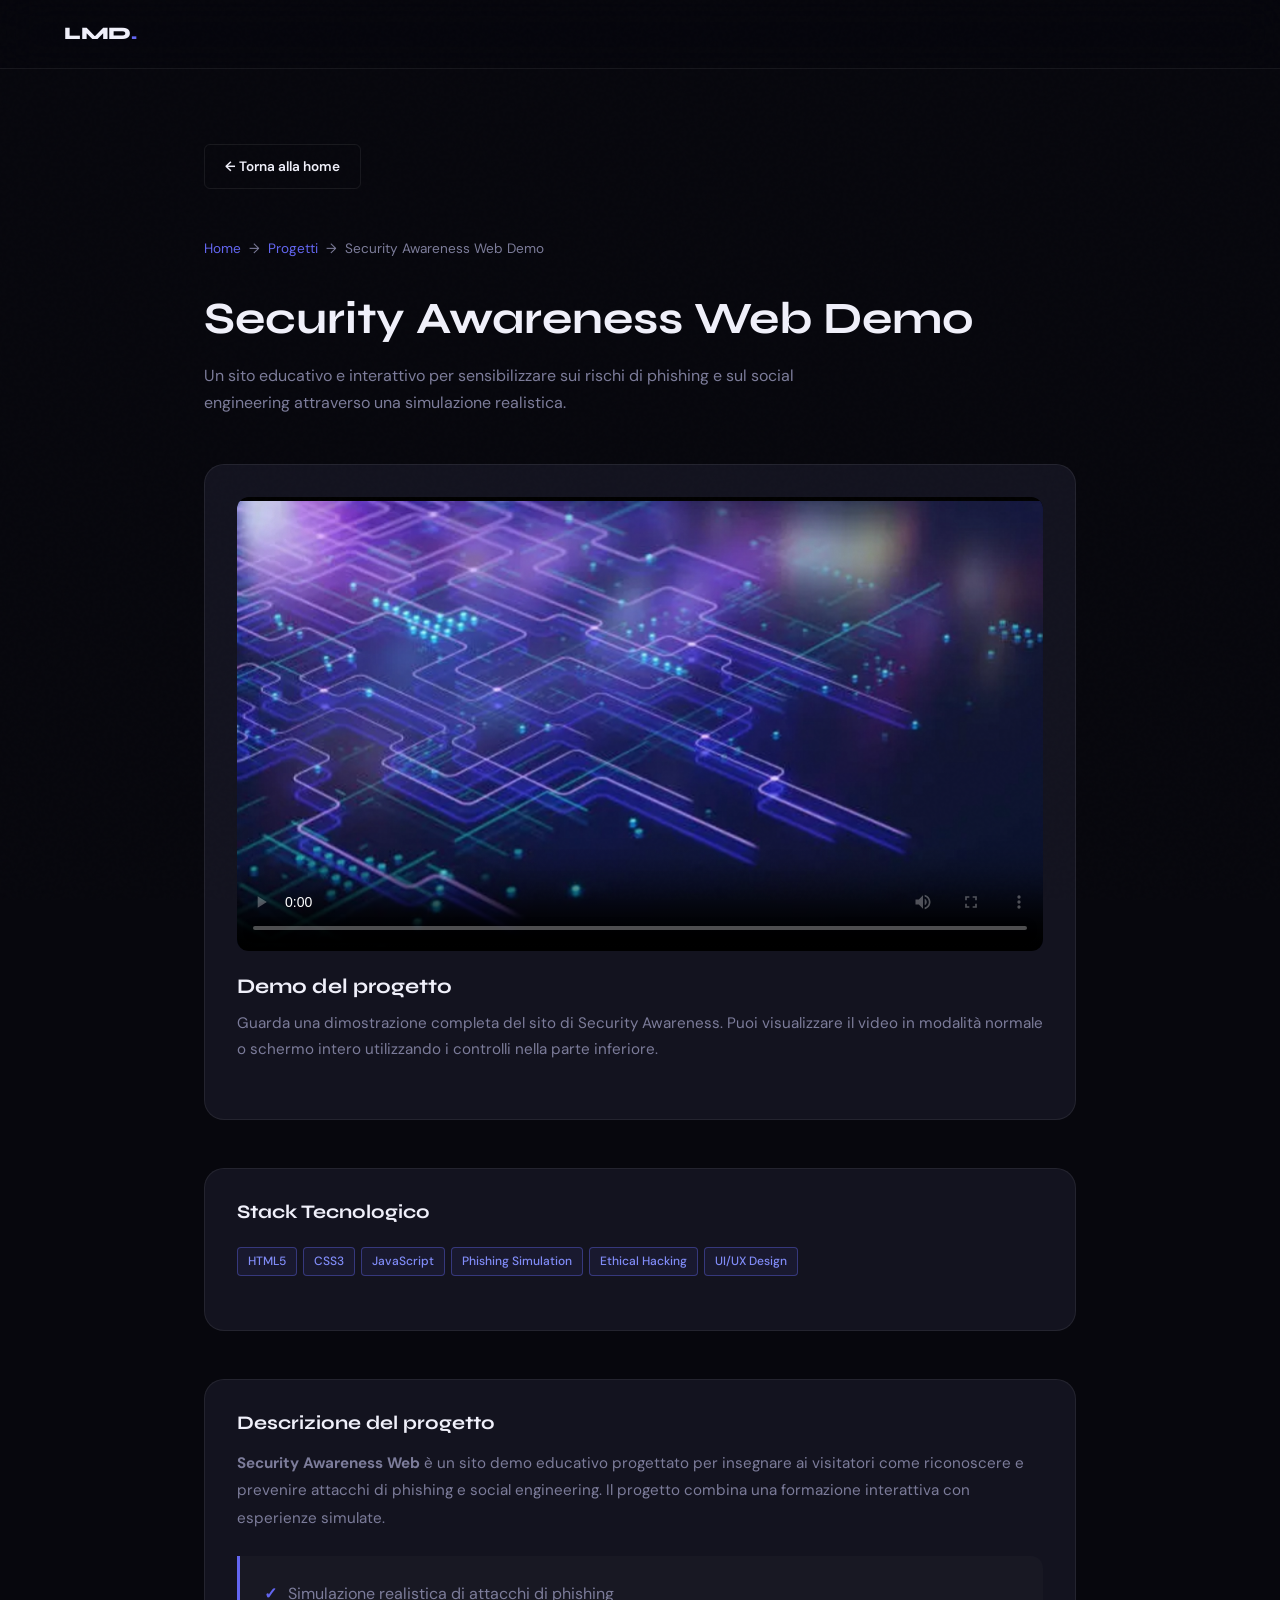
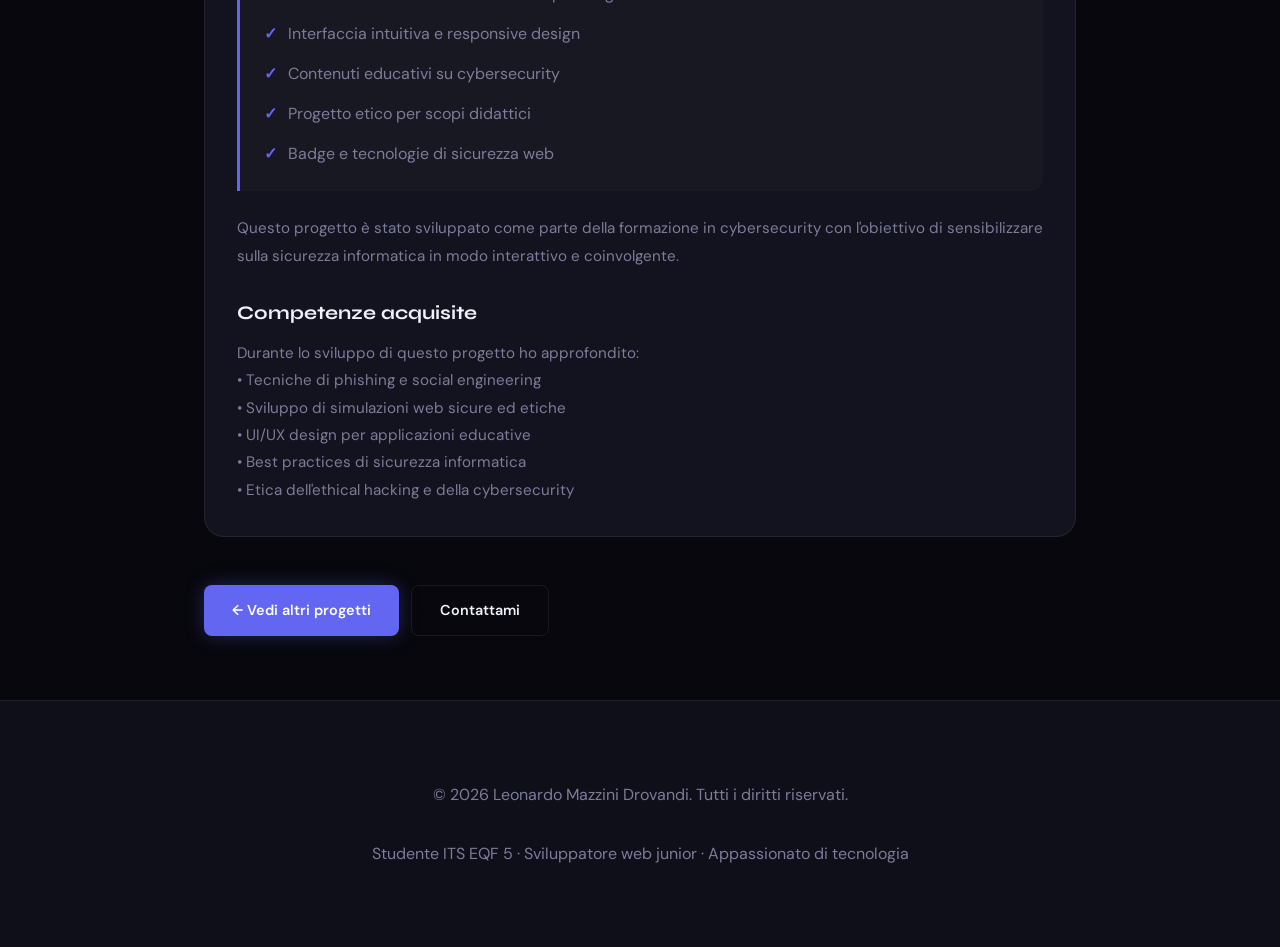
==== progetto4.html @ 4da6a04d "implementazione demo video progetto" ====
<!DOCTYPE html>
<html lang="it">
<head>
    <meta charset="UTF-8">
    <meta name="viewport" content="width=device-width, initial-scale=1.0">
    <title>Security Awareness Web Demo — Leonardo Mazzini Drovandi</title>
    <link rel="stylesheet" href="style.css">
    <link rel="preconnect" href="https://fonts.googleapis.com">
    <link rel="preconnect" href="https://fonts.gstatic.com" crossorigin>
    <link href="https://fonts.googleapis.com/css2?family=Syne:wght@400;600;700;800&family=DM+Sans:ital,opsz,wght@0,9..40,300;0,9..40,400;0,9..40,500;1,9..40,300&display=swap" rel="stylesheet">
</head>
<body>

    <!-- ───── HEADER ───── -->
    <header>
        <a href="index.html" class="logo">LMD<span>.</span></a>
    </header>

    <!-- ───── MAIN ───── -->
    <main>
        <div class="container">
            <!-- Back Button -->
            <a href="index.html" class="back-button">← Torna alla home</a>

            <!-- Breadcrumb -->
            <div class="breadcrumb">
                <a href="index.html">Home</a>
                <span>→</span>
                <a href="index.html#progetti">Progetti</a>
                <span>→</span>
                <span>Security Awareness Web Demo</span>
            </div>

            <!-- Project Header -->
            <div class="project-header">
                <h1 class="project-title">Security Awareness Web Demo</h1>
                <p class="project-subtitle">Un sito educativo e interattivo per sensibilizzare sui rischi di phishing e sul social engineering attraverso una simulazione realistica.</p>
            </div>

            <!-- Video Section -->
            <div class="video-section">
                <div class="video-container">
                    <!-- Sostituisci 'demo-video.mp4' con il percorso del tuo file MP4 -->
                    <video 
                        controls 
                        poster="images/internet.png"
                        controlsList="nodownload"
                    >
                        <source src="video/progetto4.mp4" type="video/mp4">
                        Il tuo browser non supporta il tag video. Perfavore aggiorna il browser.
                    </video>
                </div>
                <div class="video-info">
                    <h3>Demo del progetto</h3>
                    <p>Guarda una dimostrazione completa del sito di Security Awareness. Puoi visualizzare il video in modalità normale o schermo intero utilizzando i controlli nella parte inferiore.</p>
                </div>
            </div>

            <!-- Tech Stack -->
            <div class="tech-section">
                <h3>Stack Tecnologico</h3>
                <div class="tech-stack">
                    <span class="tech-tag">HTML5</span>
                    <span class="tech-tag">CSS3</span>
                    <span class="tech-tag">JavaScript</span>
                    <span class="tech-tag">Phishing Simulation</span>
                    <span class="tech-tag">Ethical Hacking</span>
                    <span class="tech-tag">UI/UX Design</span>
                </div>
            </div>

            <!-- Project Description -->
            <div class="description-section">
                <h3>Descrizione del progetto</h3>
                
                <p><strong>Security Awareness Web</strong> è un sito demo educativo progettato per insegnare ai visitatori come riconoscere e prevenire attacchi di phishing e social engineering. Il progetto combina una formazione interattiva con esperienze simulate.</p>

                <div class="features-list">
                    <ul style="list-style: none;">
                        <li>Simulazione realistica di attacchi di phishing</li>
                        <li>Interfaccia intuitiva e responsive design</li>
                        <li>Contenuti educativi su cybersecurity</li>
                        <li>Progetto etico per scopi didattici</li>
                        <li>Badge e tecnologie di sicurezza web</li>
                    </ul>
                </div>

                <p>Questo progetto è stato sviluppato come parte della formazione in cybersecurity con l'obiettivo di sensibilizzare sulla sicurezza informatica in modo interattivo e coinvolgente.</p>

                <h3 style="margin-top: 2rem; margin-bottom: 1rem;">Competenze acquisite</h3>
                <p>
                    Durante lo sviluppo di questo progetto ho approfondito:
                    <br>• Tecniche di phishing e social engineering
                    <br>• Sviluppo di simulazioni web sicure ed etiche
                    <br>• UI/UX design per applicazioni educative
                    <br>• Best practices di sicurezza informatica
                    <br>• Etica dell'ethical hacking e della cybersecurity
                </p>
            </div>

            <!-- Call to Action -->
            <div class="button-group">
                <a href="index.html#progetti" class="btn btn-primary">← Vedi altri progetti</a>
                <a href="index.html#contatti" class="btn btn-secondary">Contattami</a>
            </div>
        </div>
    </main>

    <!-- ───── FOOTER ───── -->
    <footer>
        <p>&copy; 2026 Leonardo Mazzini Drovandi. Tutti i diritti riservati.</p>
        <p>Studente ITS EQF 5 · Sviluppatore web junior · Appassionato di tecnologia</p>
    </footer>

    <!-- ───── HEADER SCROLL EFFECT ───── -->
    <script>
        const header = document.querySelector('header');
        window.addEventListener('scroll', () => {
            header.classList.toggle('scrolled', window.scrollY > 60);
        });
    </script>

</body>
</html>
---- style.css ----
@import url('https://fonts.googleapis.com/css2?family=Syne:wght@400;600;700;800&family=DM+Sans:ital,opsz,wght@0,9..40,300;0,9..40,400;0,9..40,500;1,9..40,300&display=swap');

:root {
    --bg: #07070d;
    --bg-surface: #0f0f1a;
    --bg-card: #13131f;
    --bg-card-hover: #1a1a28;
    --border: rgba(255,255,255,0.07);
    --border-accent: rgba(99,102,241,0.4);
    --accent: #6366f1;
    --accent-glow: rgba(99,102,241,0.15);
    --accent-bright: #818cf8;
    --accent-2: #06b6d4;
    --text: #f0f0fa;
    --text-muted: #7c7c9a;
    --text-subtle: #4a4a6a;
    --font-display: 'Syne', sans-serif;
    --font-body: 'DM Sans', sans-serif;
    --radius: 12px;
    --radius-lg: 20px;
}

*, *::before, *::after {
    margin: 0; padding: 0;
    box-sizing: border-box;
}

html { scroll-behavior: smooth; }

body {
    font-family: var(--font-body);
    background-color: var(--bg);
    color: var(--text);
    line-height: 1.7;
    overflow-x: hidden;
}

/* ───── SCROLLBAR ───── */
::-webkit-scrollbar { width: 4px; }
::-webkit-scrollbar-track { background: var(--bg); }
::-webkit-scrollbar-thumb { background: var(--accent); border-radius: 2px; }

/* ───── TYPOGRAPHY ───── */
h1, h2, h3, h4 { font-family: var(--font-display); line-height: 1.15; }
h2 { font-size: clamp(2rem, 4vw, 2.8rem); font-weight: 700; text-align: center; margin-bottom: 0.6rem; }
.section-subtitle { text-align: center; color: var(--text-muted); margin-bottom: 4rem; font-size: 1rem; font-weight: 300; }

/* ───── NOISE OVERLAY ───── */
body::before {
    content: '';
    position: fixed; inset: 0;
    background-image: url("data:image/svg+xml,%3Csvg viewBox='0 0 256 256' xmlns='http://www.w3.org/2000/svg'%3E%3Cfilter id='noise'%3E%3CfeTurbulence type='fractalNoise' baseFrequency='0.9' numOctaves='4' stitchTiles='stitch'/%3E%3C/filter%3E%3Crect width='100%25' height='100%25' filter='url(%23noise)' opacity='0.03'/%3E%3C/svg%3E");
    pointer-events: none; z-index: 9999;
    opacity: 0.4;
}

/* ───── NAVIGATION ───── */
header {
    position: fixed; top: 0; width: 100%;
    display: flex; justify-content: space-between; align-items: center;
    padding: 1.2rem 5%;
    background: rgba(7,7,13,0.7);
    backdrop-filter: blur(20px);
    -webkit-backdrop-filter: blur(20px);
    border-bottom: 1px solid var(--border);
    z-index: 1000;
    transition: padding 0.3s;
}

header.scrolled { padding: 0.8rem 5%; }

.logo {
    font-family: var(--font-display);
    font-weight: 800;
    font-size: 1.1rem;
    color: var(--text);
    letter-spacing: -0.02em;
}
.logo span { color: var(--accent); }

.nav-links { list-style: none; display: flex; gap: 8px; }
.nav-links a {
    text-decoration: none;
    color: var(--text-muted);
    font-weight: 500;
    font-size: 0.88rem;
    padding: 6px 14px;
    border-radius: 30px;
    transition: all 0.25s;
    letter-spacing: 0.01em;
}
.nav-links a:hover {
    color: var(--text);
    background: rgba(255,255,255,0.05);
}

.burger { display: none; cursor: pointer; flex-direction: column; gap: 5px; padding: 4px; }
.burger div { width: 24px; height: 2px; background: var(--text); border-radius: 2px; transition: all 0.3s ease; }

.burger.toggle .line1 { transform: rotate(-45deg) translate(-5px, 6px); }
.burger.toggle .line2 { opacity: 0; }
.burger.toggle .line3 { transform: rotate(45deg) translate(-5px, -6px); }

/* ───── SECTIONS ───── */
section { padding: 7rem 5% 5rem; }
.bg-surface { background: var(--bg-surface); }

/* ───── HERO ───── */
.hero {
    min-height: 100vh;
    display: flex; align-items: center; justify-content: center;
    text-align: center;
    position: relative;
    overflow: hidden;
    background: var(--bg);
    padding-top: 0;
}

.hero-orb {
    position: absolute;
    border-radius: 50%;
    filter: blur(80px);
    pointer-events: none;
    animation: orbFloat 8s ease-in-out infinite;
}
.orb-1 {
    width: 500px; height: 500px;
    background: radial-gradient(circle, rgba(99,102,241,0.18) 0%, transparent 70%);
    top: -100px; left: -100px;
}
.orb-2 {
    width: 400px; height: 400px;
    background: radial-gradient(circle, rgba(6,182,212,0.12) 0%, transparent 70%);
    bottom: -80px; right: -80px;
    animation-delay: -4s;
}
.orb-3 {
    width: 300px; height: 300px;
    background: radial-gradient(circle, rgba(99,102,241,0.1) 0%, transparent 70%);
    top: 50%; left: 50%;
    transform: translate(-50%, -50%);
    animation-delay: -2s;
}

@keyframes orbFloat {
    0%, 100% { transform: translate(0, 0); }
    33% { transform: translate(20px, -20px); }
    66% { transform: translate(-15px, 15px); }
}

.hero-grid-lines {
    position: absolute; inset: 0;
    background-image:
        linear-gradient(rgba(99,102,241,0.04) 1px, transparent 1px),
        linear-gradient(90deg, rgba(99,102,241,0.04) 1px, transparent 1px);
    background-size: 60px 60px;
    mask-image: radial-gradient(ellipse at center, black 30%, transparent 75%);
}

.hero-content { position: relative; z-index: 2; }

.hero-badge {
    display: inline-flex; align-items: center; gap: 8px;
    background: rgba(99,102,241,0.1);
    border: 1px solid var(--border-accent);
    color: var(--accent-bright);
    font-size: 0.8rem; font-weight: 500;
    padding: 6px 16px;
    border-radius: 30px;
    margin-bottom: 2rem;
    letter-spacing: 0.05em;
    text-transform: uppercase;
    animation: fadeUp 0.8s ease both;
}

.hero-badge .dot {
    width: 6px; height: 6px;
    background: var(--accent);
    border-radius: 50%;
    animation: pulse 2s infinite;
}

@keyframes pulse { 0%,100% { opacity: 1; } 50% { opacity: 0.3; } }

.hero-content h1 {
    font-size: clamp(3rem, 7vw, 5.5rem);
    font-weight: 800;
    letter-spacing: -0.04em;
    line-height: 1.05;
    margin-bottom: 1.2rem;
    animation: fadeUp 0.8s 0.1s ease both;
}

.hero-content h1 .highlight {
    background: linear-gradient(135deg, var(--accent) 0%, var(--accent-2) 100%);
    -webkit-background-clip: text;
    -webkit-text-fill-color: transparent;
    background-clip: text;
}

.hero-subtitle {
    font-size: clamp(1.1rem, 2.5vw, 1.4rem);
    color: var(--text-muted);
    font-weight: 300;
    margin-bottom: 1.5rem;
    animation: fadeUp 0.8s 0.2s ease both;
}

.hero-desc {
    max-width: 560px;
    margin: 0 auto 2.5rem;
    color: var(--text-muted);
    font-size: 1rem;
    animation: fadeUp 0.8s 0.3s ease both;
}

.tags {
    display: flex; flex-wrap: wrap; justify-content: center; gap: 8px;
    margin-bottom: 2.5rem;
    animation: fadeUp 0.8s 0.4s ease both;
}
.tags span {
    background: rgba(255,255,255,0.04);
    border: 1px solid var(--border);
    color: var(--text-muted);
    padding: 5px 14px;
    border-radius: 20px;
    font-size: 0.82rem; font-weight: 500;
}

.cta-buttons {
    display: flex; flex-wrap: wrap; justify-content: center; gap: 12px;
    animation: fadeUp 0.8s 0.5s ease both;
}

.btn {
    display: inline-flex; align-items: center; gap: 8px;
    padding: 12px 28px;
    border-radius: 8px;
    text-decoration: none;
    font-weight: 600;
    font-size: 0.9rem;
    transition: all 0.25s;
    font-family: var(--font-body);
}
.btn-primary {
    background: var(--accent);
    color: #fff;
    box-shadow: 0 0 20px rgba(99,102,241,0.3);
}
.btn-primary:hover {
    background: var(--accent-bright);
    box-shadow: 0 0 30px rgba(99,102,241,0.5);
    transform: translateY(-2px);
}
.btn-secondary {
    background: transparent;
    color: var(--text);
    border: 1px solid var(--border);
}
.btn-secondary:hover {
    border-color: rgba(255,255,255,0.2);
    background: rgba(255,255,255,0.05);
    transform: translateY(-2px);
}

.hero-scroll {
    position: absolute; bottom: 2rem; left: 50%; transform: translateX(-50%);
    display: flex; flex-direction: column; align-items: center; gap: 8px;
    color: var(--text-subtle); font-size: 0.75rem; letter-spacing: 0.1em;
    text-transform: uppercase; animation: fadeIn 1s 1s ease both;
}
.scroll-line {
    width: 1px; height: 40px;
    background: linear-gradient(to bottom, var(--accent), transparent);
    animation: scrollPulse 2s ease-in-out infinite;
}
@keyframes scrollPulse { 0%,100% { opacity: 0.3; } 50% { opacity: 1; } }

/* ───── ABOUT ───── */
.about-grid {
    display: grid; grid-template-columns: 1fr 1fr; gap: 2rem;
}

.glass-card {
    background: var(--bg-card);
    border: 1px solid var(--border);
    border-radius: var(--radius-lg);
    padding: 2.2rem;
    transition: border-color 0.3s, transform 0.3s;
}
.glass-card:hover {
    border-color: var(--border-accent);
    transform: translateY(-4px);
}
.glass-card h3 {
    font-size: 1.3rem; font-weight: 700; margin-bottom: 1.5rem;
    color: var(--text);
}

.percorso-list { list-style: none; display: flex; flex-direction: column; gap: 1rem; }
.percorso-list li {
    display: flex; align-items: center; gap: 14px;
    background: rgba(255,255,255,0.03);
    border: 1px solid var(--border);
    border-radius: var(--radius);
    padding: 14px 16px;
    transition: border-color 0.3s;
}
.percorso-list li:hover { border-color: var(--border-accent); }
.percorso-list img { width: 28px; height: 28px; object-fit: contain; filter: brightness(0.9); }
.percorso-text strong { display: block; color: var(--text); font-weight: 600; font-size: 0.9rem; }
.percorso-text { font-size: 0.82rem; color: var(--text-muted); line-height: 1.5; }

.interessi-list {
    display: flex; flex-wrap: wrap; gap: 8px;
    margin-bottom: 1.8rem;
}
.interesse-item {
    background: rgba(99,102,241,0.08);
    border: 1px solid var(--border-accent);
    color: var(--accent-bright);
    padding: 6px 14px;
    border-radius: 20px;
    font-size: 0.82rem; font-weight: 500;
}

.soft-skills-box {
    background: rgba(255,255,255,0.02);
    border: 1px solid var(--border);
    border-radius: var(--radius);
    padding: 1.4rem;
}
.soft-skills-box h4 { font-size: 0.85rem; text-transform: uppercase; letter-spacing: 0.08em; color: var(--text-muted); margin-bottom: 1rem; }
.soft-skills-list { list-style: none; }
.soft-skills-list li { display: flex; align-items: center; gap: 10px; padding: 8px 0; color: var(--text-muted); font-size: 0.9rem; border-bottom: 1px solid var(--border); }
.soft-skills-list li:last-child { border-bottom: none; }
.soft-skills-list .check { color: var(--accent); font-weight: bold; font-size: 1rem; }

/* ───── SKILLS ───── */
.skills-grid {
    display: grid;
    grid-template-columns: repeat(auto-fit, minmax(260px, 1fr));
    gap: 1.5rem;
}

.skill-box {
    background: var(--bg-card);
    border: 1px solid var(--border);
    border-radius: var(--radius-lg);
    padding: 2rem;
    transition: border-color 0.3s, transform 0.3s;
}
.skill-box:hover {
    border-color: var(--border-accent);
    transform: translateY(-4px);
}
.skill-box-title {
    font-family: var(--font-display);
    font-size: 1rem; font-weight: 700;
    text-transform: uppercase; letter-spacing: 0.08em;
    color: var(--accent-bright);
    margin-bottom: 1.6rem;
    display: flex; align-items: center; gap: 8px;
}
.skill-box-title::before {
    content: '';
    width: 20px; height: 2px;
    background: var(--accent);
    border-radius: 2px;
}

.skill-item { margin-bottom: 1.2rem; }
.skill-item:last-child { margin-bottom: 0; }
.skill-name {
    display: flex; justify-content: space-between;
    font-size: 0.88rem; color: var(--text-muted);
    margin-bottom: 8px;
}
.skill-name .pct { color: var(--text-subtle); font-size: 0.8rem; }

.progress-bar-bg {
    width: 100%; height: 3px;
    background: rgba(255,255,255,0.06);
    border-radius: 2px; overflow: hidden;
}
.progress-bar-fill {
    height: 100%;
    background: linear-gradient(90deg, var(--accent) 0%, var(--accent-2) 100%);
    border-radius: 2px;
    width: 0;
    transition: width 1.2s cubic-bezier(0.4, 0, 0.2, 1);
}

/* ───── PROJECTS ───── */
.projects-grid {
    display: grid;
    grid-template-columns: repeat(auto-fit, minmax(320px, 1fr));
    gap: 1.5rem;
}

.project-card {
    background: var(--bg-card);
    border: 1px solid var(--border);
    border-radius: var(--radius-lg);
    overflow: hidden;
    display: flex; flex-direction: column;
    transition: border-color 0.3s, transform 0.3s;
}
.project-card:hover {
    border-color: var(--border-accent);
    transform: translateY(-6px);
}

.project-img-wrap {
    position: relative; overflow: hidden;
    height: 200px;
}
.project-img {
    width: 100%; height: 100%;
    object-fit: cover;
    transition: transform 0.5s ease;
    filter: brightness(0.8);
}
.project-card:hover .project-img { transform: scale(1.05); filter: brightness(0.9); }

.project-img-overlay {
    position: absolute; inset: 0;
    background: linear-gradient(to bottom, transparent 40%, rgba(19,19,31,0.9) 100%);
}

.project-content {
    padding: 1.8rem;
    display: flex; flex-direction: column; flex-grow: 1;
}
.project-content h3 {
    font-size: 1.1rem; font-weight: 700; color: var(--text);
    margin-bottom: 0.7rem;
}
.project-content p {
    color: var(--text-muted); font-size: 0.88rem;
    line-height: 1.65; margin-bottom: 1.2rem;
    flex-grow: 1;
}
.tech-stack {
    display: flex; flex-wrap: wrap; gap: 6px;
    margin-bottom: 1.4rem;
}
.tech-stack span {
    background: rgba(99,102,241,0.08);
    border: 1px solid var(--border-accent);
    color: var(--accent-bright);
    padding: 3px 10px;
    border-radius: 4px;
    font-size: 0.75rem; font-weight: 500;
}

.btn-github {
    display: inline-flex; align-items: center; gap: 6px;
    padding: 8px 18px;
    border: 1px solid var(--border);
    color: var(--text);
    background: transparent;
    text-decoration: none;
    border-radius: 6px;
    font-weight: 600; font-size: 0.82rem;
    align-self: flex-start;
    transition: all 0.25s;
}
.btn-github:hover {
    background: var(--accent);
    border-color: var(--accent);
    color: #fff;
    box-shadow: 0 0 15px rgba(99,102,241,0.3);
}

/* ───── EDUCATION ───── */
.edu-grid {
    display: grid;
    grid-template-columns: repeat(auto-fit, minmax(280px, 1fr));
    gap: 1.5rem;
}

.edu-card {
    background: var(--bg-card);
    border: 1px solid var(--border);
    border-radius: var(--radius-lg);
    padding: 2.2rem;
    transition: border-color 0.3s, transform 0.3s;
    display: flex; flex-direction: column;
}
.edu-card:hover {
    border-color: var(--border-accent);
    transform: translateY(-4px);
}
.edu-icon { width: 40px; height: 40px; object-fit: contain; margin-bottom: 1.4rem; filter: brightness(0.9); }
.edu-title { font-size: 1.1rem; font-weight: 700; color: var(--text); margin-bottom: 8px; line-height: 1.35; }
.edu-institution { color: var(--accent-bright); font-size: 0.88rem; font-weight: 500; margin-bottom: 4px; }
.edu-date { color: var(--text-subtle); font-size: 0.8rem; margin-bottom: 1.2rem; }
.edu-desc { color: var(--text-muted); font-size: 0.88rem; line-height: 1.6; margin-bottom: 1.6rem; flex-grow: 1; }
.edu-tags { display: flex; flex-wrap: wrap; gap: 6px; margin-top: auto; }
.edu-tag {
    background: rgba(6,182,212,0.08);
    border: 1px solid rgba(6,182,212,0.2);
    color: var(--accent-2);
    padding: 4px 12px;
    border-radius: 20px;
    font-size: 0.75rem; font-weight: 600;
}

.cert-box {
    background: rgba(255,255,255,0.02);
    border: 1px solid var(--border);
    border-left: 3px solid var(--accent);
    border-radius: 0 var(--radius) var(--radius) 0;
    padding: 1.2rem 1.4rem;
    margin-bottom: 1rem;
    display: flex; flex-direction: column; gap: 6px;
    transition: border-color 0.3s;
}
.cert-box:hover { border-color: var(--border-accent); border-left-color: var(--accent-bright); }
.cert-box strong { color: var(--text); font-size: 0.88rem; }
.cert-box span { color: var(--text-muted); font-size: 0.8rem; }

/* ───── OS SECTION ───── */
.os-section-header { text-align: center; margin-bottom: 3.5rem; }
.os-main-title { color: var(--text); }

.os-grid {
    display: grid;
    grid-template-columns: repeat(auto-fit, minmax(260px, 1fr));
    gap: 1.5rem;
}

.os-card {
    background: var(--bg-card);
    border: 1px solid var(--border);
    border-radius: var(--radius-lg);
    padding: 2rem;
    transition: border-color 0.3s, transform 0.3s;
}
.os-card:hover {
    border-color: var(--border-accent);
    transform: translateY(-4px);
}
.os-card-header {
    display: flex; justify-content: space-between; align-items: center;
    margin-bottom: 1.4rem;
}
.os-card-header h4 { font-size: 1rem; font-weight: 700; color: var(--text); }
.os-icon-img { width: 32px; height: 32px; object-fit: contain; opacity: 0.7; }
.os-list { display: flex; flex-direction: column; gap: 8px; }
.os-item {
    background: rgba(255,255,255,0.03);
    border: 1px solid var(--border);
    border-radius: 6px;
    padding: 10px 14px;
    font-size: 0.88rem; color: var(--text-muted);
    transition: border-color 0.2s, color 0.2s;
}
.os-item:hover { border-color: var(--border-accent); color: var(--text); }

/* ───── FOOTER ───── */
footer {
    background: var(--bg-surface);
    border-top: 1px solid var(--border);
    text-align: center;
    padding: 5rem 5% 3rem;
}
footer h2 { color: var(--text); margin-bottom: 1rem; }
footer > p { color: var(--text-muted); margin-bottom: 2rem; }

.footer-links { display: flex; justify-content: center; gap: 12px; flex-wrap: wrap; margin-bottom: 3rem; }

.footer-bottom {
    border-top: 1px solid var(--border);
    padding-top: 2rem;
    color: var(--text-subtle);
    font-size: 0.82rem;
}
.footer-bottom p { margin-bottom: 4px; }

/* ───── SECTION LABEL ───── */
.section-label {
    text-align: center;
    font-size: 0.75rem; text-transform: uppercase; letter-spacing: 0.15em;
    color: var(--accent); font-weight: 600;
    margin-bottom: 0.6rem;
}

/* ───── ANIMATIONS ───── */
@keyframes fadeUp {
    from { opacity: 0; transform: translateY(24px); }
    to { opacity: 1; transform: translateY(0); }
}
@keyframes fadeIn {
    from { opacity: 0; } to { opacity: 1; }
}

.reveal {
    opacity: 0; transform: translateY(28px);
    transition: opacity 0.6s ease, transform 0.6s ease;
}
.reveal.visible {
    opacity: 1; transform: translateY(0);
}
.reveal-delay-1 { transition-delay: 0.1s; }
.reveal-delay-2 { transition-delay: 0.2s; }
.reveal-delay-3 { transition-delay: 0.3s; }
.reveal-delay-4 { transition-delay: 0.4s; }

/* ───── PROJECT DEMO PAGE ───── */
.logo {
    text-decoration: none;
    display: flex;
    align-items: center;
}

main {
    padding-top: 80px;
    min-height: 100vh;
    background: var(--bg);
}

.container {
    max-width: 1000px;
    margin: 0 auto;
    padding: 4rem 5%;
}

.breadcrumb {
    font-size: 0.85rem;
    color: var(--text-muted);
    margin-bottom: 2rem;
    display: flex;
    align-items: center;
    gap: 8px;
}

.breadcrumb a {
    color: var(--accent);
    text-decoration: none;
    transition: color 0.3s;
}

.breadcrumb a:hover { color: var(--accent-bright); }

.project-header {
    margin-bottom: 3rem;
}

.project-title {
    font-size: clamp(2rem, 4vw, 2.8rem);
    font-weight: 700;
    color: var(--text);
    margin-bottom: 1rem;
    line-height: 1.2;
}

.project-subtitle {
    font-size: 1rem;
    color: var(--text-muted);
    max-width: 600px;
}

.video-section {
    background: var(--bg-card);
    border: 1px solid var(--border);
    border-radius: var(--radius-lg);
    padding: 2rem;
    margin-bottom: 3rem;
    overflow: hidden;
}

.video-container {
    position: relative;
    width: 100%;
    aspect-ratio: 16 / 9;
    background: #000;
    border-radius: var(--radius);
    overflow: hidden;
    margin-bottom: 1.5rem;
}

.video-container video {
    width: 100%;
    height: 100%;
    display: block;
}

.video-info {
    margin-bottom: 1.5rem;
}

.video-info h3 {
    font-size: 1.3rem;
    font-weight: 700;
    color: var(--text);
    margin-bottom: 0.8rem;
}

.video-info p {
    color: var(--text-muted);
    font-size: 0.95rem;
    line-height: 1.7;
}

.tech-section {
    background: var(--bg-card);
    border: 1px solid var(--border);
    border-radius: var(--radius-lg);
    padding: 2rem;
    margin-bottom: 3rem;
}

.tech-section h3 {
    font-size: 1.2rem;
    font-weight: 700;
    color: var(--text);
    margin-bottom: 1.5rem;
}

.tech-tag {
    background: rgba(99,102,241,0.08);
    border: 1px solid var(--border-accent);
    color: var(--accent-bright);
    padding: 8px 16px;
    border-radius: 6px;
    font-size: 0.85rem;
    font-weight: 500;
    transition: all 0.3s;
    display: inline-block;
}

.tech-tag:hover {
    background: rgba(99,102,241,0.15);
    border-color: var(--accent-bright);
}

.description-section {
    background: var(--bg-card);
    border: 1px solid var(--border);
    border-radius: var(--radius-lg);
    padding: 2rem;
    margin-bottom: 3rem;
}

.description-section h3 {
    font-size: 1.2rem;
    font-weight: 700;
    color: var(--text);
    margin-bottom: 1rem;
}

.description-section p {
    color: var(--text-muted);
    font-size: 0.95rem;
    line-height: 1.8;
    margin-bottom: 1rem;
}

.description-section p:last-child { margin-bottom: 0; }

.features-list {
    background: rgba(255,255,255,0.02);
    border-left: 3px solid var(--accent);
    border-radius: 0 var(--radius) var(--radius) 0;
    padding: 1.5rem;
    margin: 1.5rem 0;
}

.features-list li {
    color: var(--text-muted);
    margin-bottom: 0.8rem;
    padding-left: 1.5rem;
    position: relative;
}

.features-list li:before {
    content: "✓";
    position: absolute;
    left: 0;
    color: var(--accent);
    font-weight: bold;
}

.features-list li:last-child { margin-bottom: 0; }

.button-group {
    display: flex;
    flex-wrap: wrap;
    gap: 12px;
    margin-top: 2rem;
}

.back-button {
    display: inline-flex;
    align-items: center;
    gap: 6px;
    padding: 10px 20px;
    border: 1px solid var(--border);
    color: var(--text);
    background: transparent;
    text-decoration: none;
    border-radius: 6px;
    font-weight: 600;
    font-size: 0.85rem;
    transition: all 0.25s;
    margin-bottom: 3rem;
}

.back-button:hover {
    background: var(--accent);
    border-color: var(--accent);
    color: #fff;
    box-shadow: 0 0 15px rgba(99,102,241,0.3);
}

/* ───── RESPONSIVE ───── */
@media screen and (max-width: 900px) {
    .about-grid { grid-template-columns: 1fr; }
}

@media screen and (max-width: 768px) {
    .nav-links {
        position: fixed;
        top: 0; right: 0; bottom: 0;
        width: 70%;
        background: rgba(13,13,20,0.97);
        backdrop-filter: blur(20px);
        flex-direction: column;
        align-items: center; justify-content: center;
        gap: 8px;
        transform: translateX(100%);
        transition: transform 0.35s cubic-bezier(0.4,0,0.2,1);
        border-left: 1px solid var(--border);
    }
    .nav-links.nav-active { transform: translateX(0); }
    .nav-links a { font-size: 1.1rem; padding: 10px 28px; }
    .burger { display: flex; }
    .hero-content h1 { font-size: clamp(2.4rem, 8vw, 3.5rem); }
    section { padding: 5rem 5% 4rem; }

    .container { padding: 2rem 5%; }
    .project-title { font-size: clamp(1.5rem, 3vw, 2rem); }
    .button-group { flex-direction: column; }
    .btn { width: 100%; }
    .tech-section, .description-section, .video-section { padding: 1.5rem; }
}

@media screen and (max-width: 500px) {
    .cta-buttons { flex-direction: column; align-items: center; }
    .btn { width: 100%; justify-content: center; }

    header { padding: 1rem 5%; }
    .container { padding: 1.5rem 5%; }
    .video-container { aspect-ratio: 16 / 9; }
}
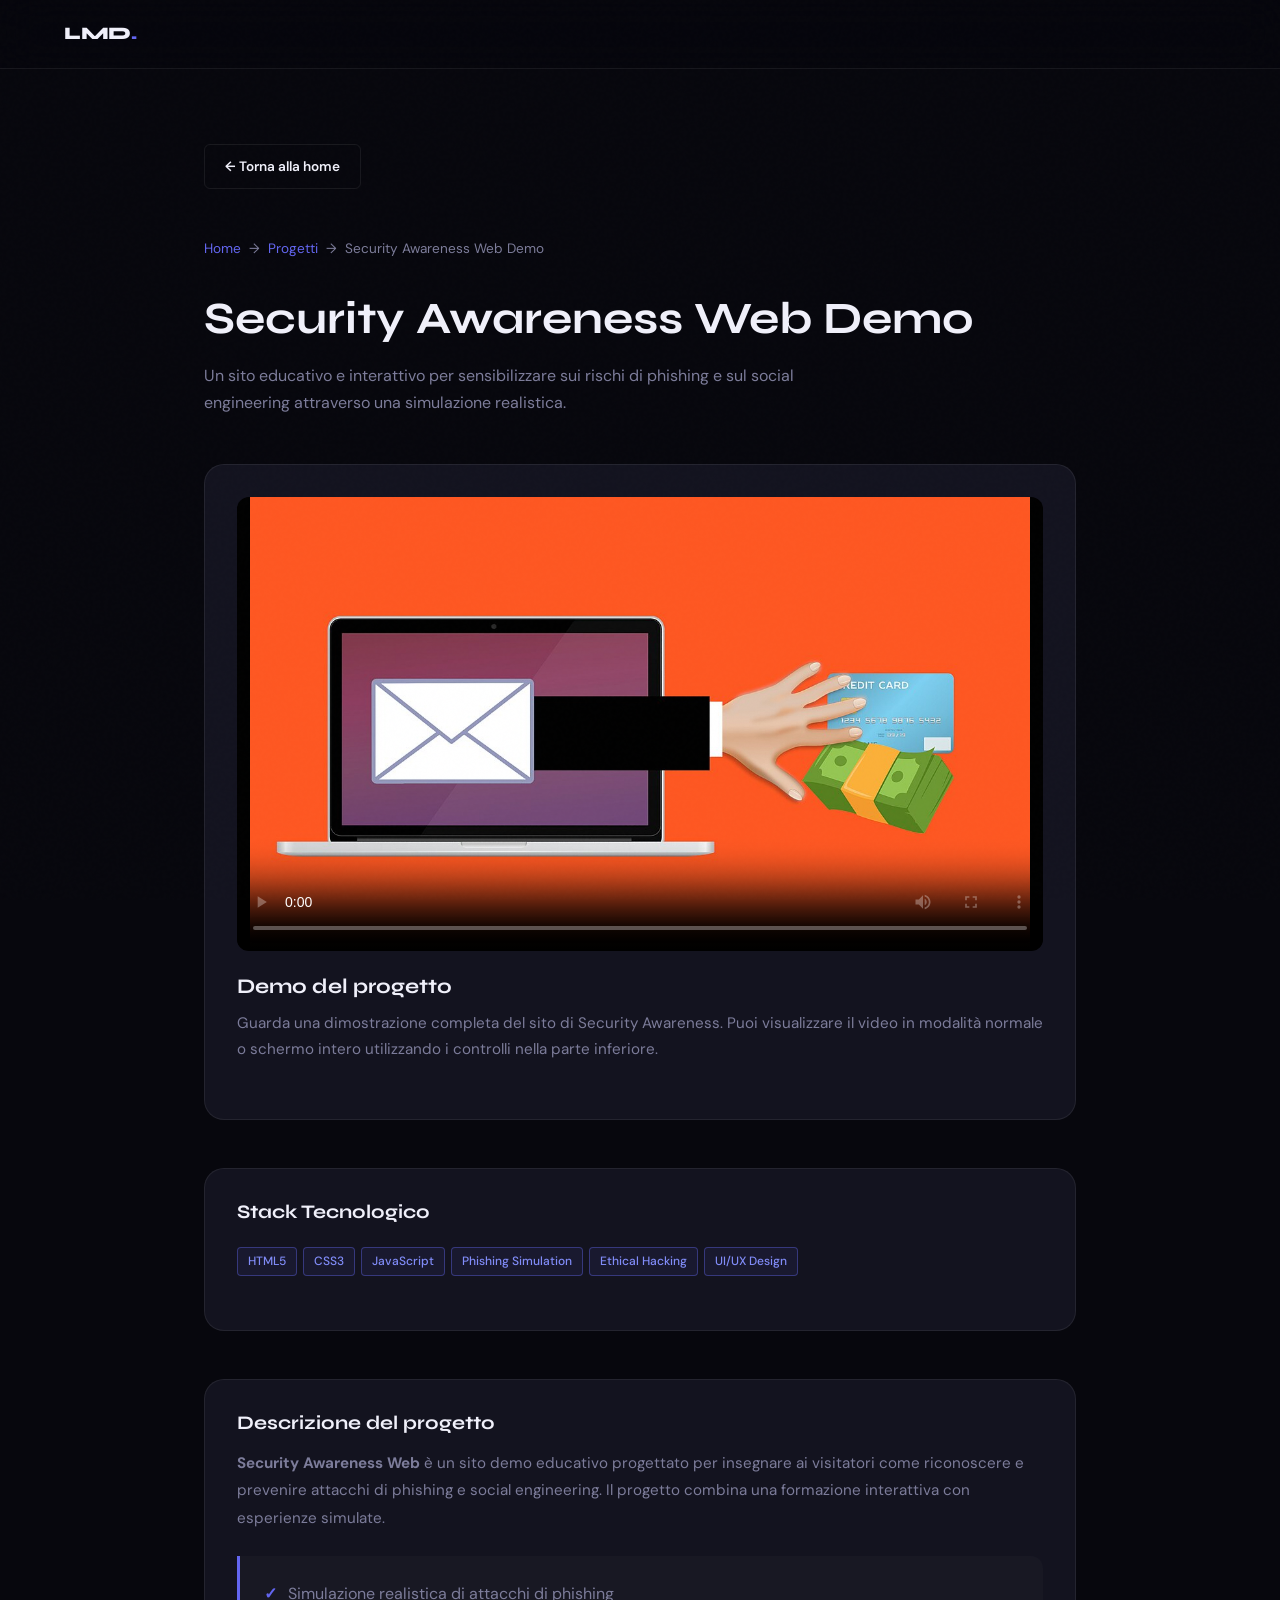
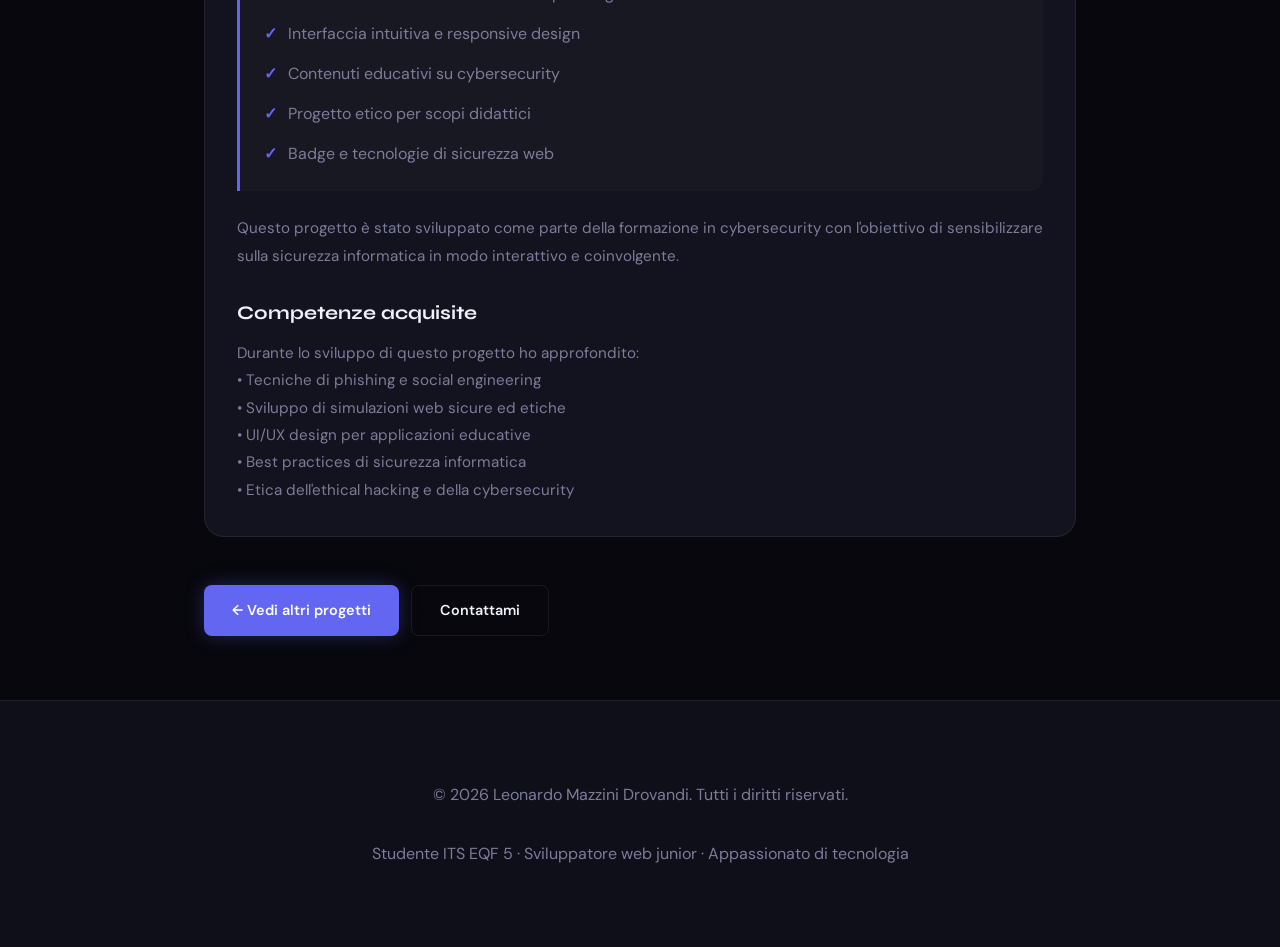
==== commit b819b0b1: "aggiunta ico per nuova pagina e cambiata immagine progetto4.html" ====
--- a/progetto4.html
+++ b/progetto4.html
@@ -8,6 +8,7 @@
     <link rel="preconnect" href="https://fonts.googleapis.com">
     <link rel="preconnect" href="https://fonts.gstatic.com" crossorigin>
     <link href="https://fonts.googleapis.com/css2?family=Syne:wght@400;600;700;800&family=DM+Sans:ital,opsz,wght@0,9..40,300;0,9..40,400;0,9..40,500;1,9..40,300&display=swap" rel="stylesheet">
+	<link rel="icon" type="image/x-icon" href="images/favicon.ico">
 </head>
 <body>
 
@@ -43,7 +44,7 @@
                     <!-- Sostituisci 'demo-video.mp4' con il percorso del tuo file MP4 -->
                     <video 
                         controls 
-                        poster="images/internet.png"
+                        poster="images/progetto4.png"
                         controlsList="nodownload"
                     >
                         <source src="video/progetto4.mp4" type="video/mp4">
